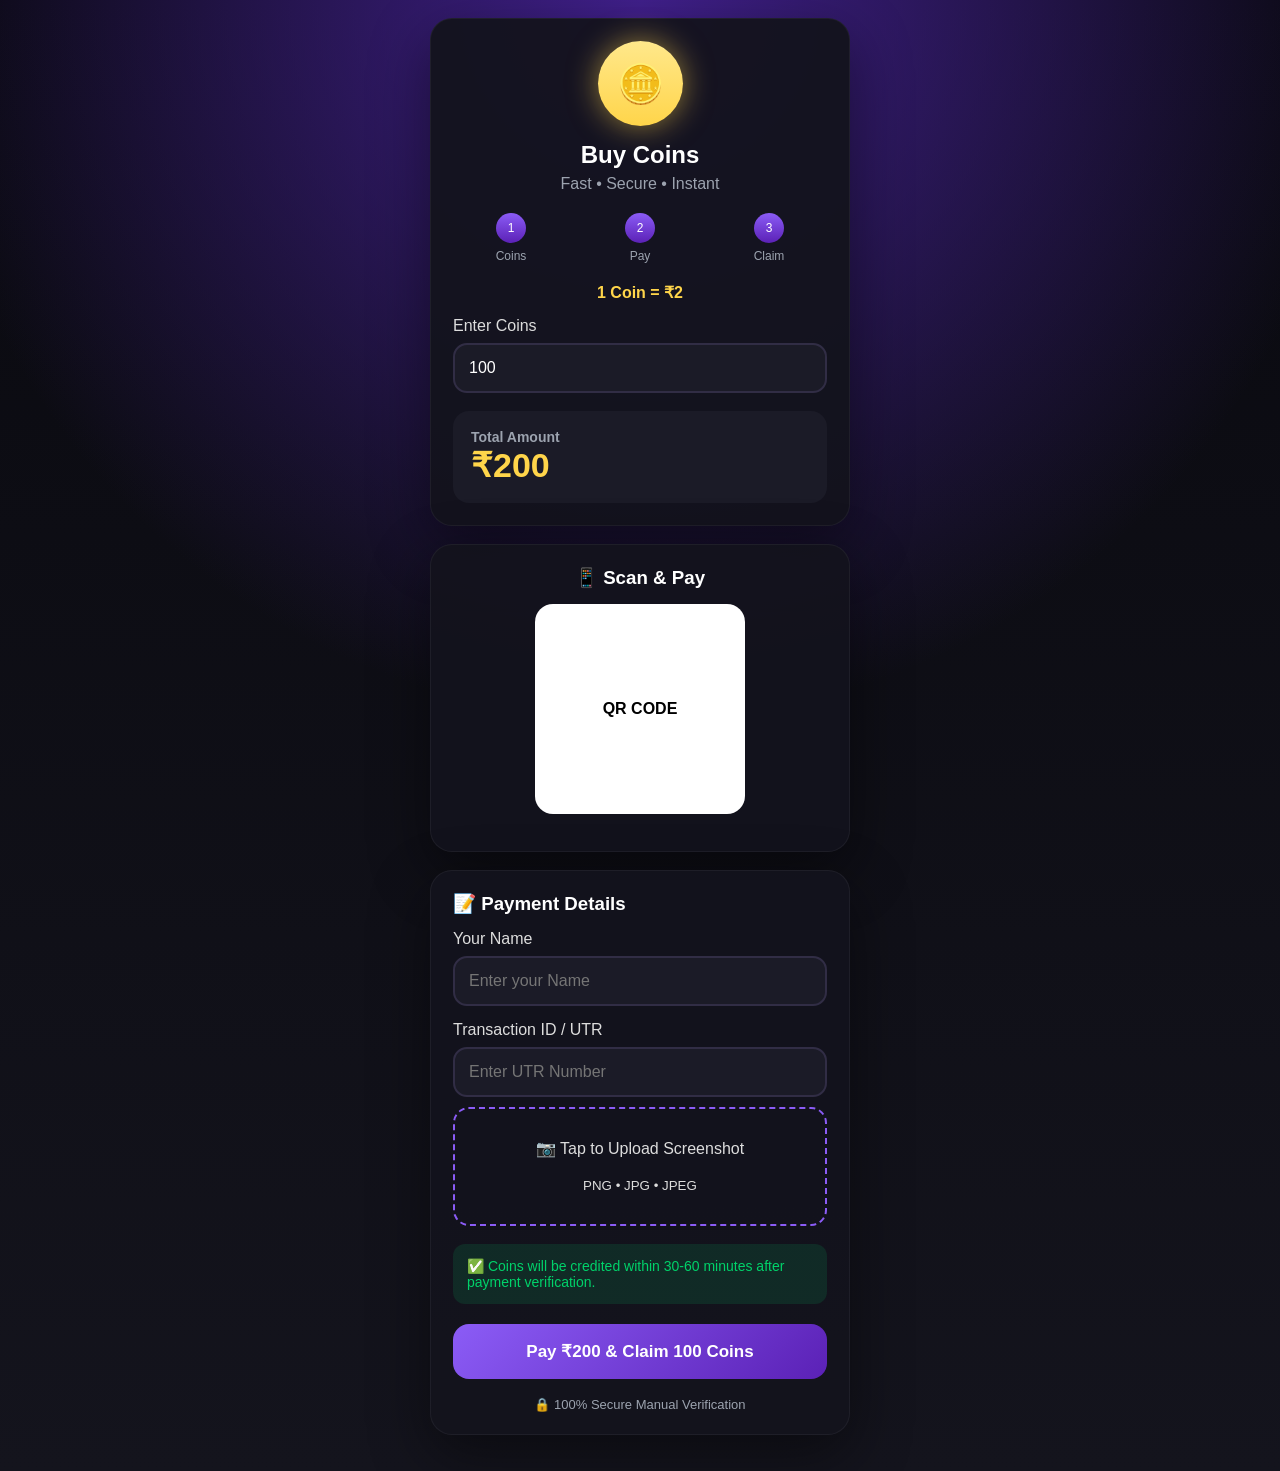
==== buycoin.html @ 719b74fd "Update buycoin.html" ====
<!DOCTYPE html>
<html lang="en">
<head>
<meta charset="UTF-8">
<meta name="viewport" content="width=device-width, initial-scale=1.0">

<script src="https://webed-editor.github.io/fft/popup/webpopup.js"></script>
<link rel="stylesheet" href="https://webed-editor.github.io/fft/popup/webpopup.css">


<title>Buy Coins</title>

<style>
:root{
    --purple:#8b5cf6;
    --purple2:#5b21b6;
    --card:#14141d;
    --gold:#FFD54A;
    --green:#00d26a;
    --gray:#9ca3af;
    --text:#fff;
}

*{
    margin:0;
    padding:0;
    box-sizing:border-box;
    font-family:Arial,sans-serif;
}

body{
    background:
    radial-gradient(circle at top,#41208d 0%,transparent 45%),
    linear-gradient(#09090f,#14141d);
    color:#fff;
    padding:18px;
}

.container{
    max-width:420px;
    margin:auto;
}

.card{
    background:rgba(20,20,29,.95);
    border:1px solid rgba(255,255,255,.05);
    border-radius:22px;
    padding:22px;
    box-shadow:0 20px 60px rgba(0,0,0,.45);
    margin-bottom:18px;
}

.coin{
    width:85px;
    height:85px;
    margin:auto;
    border-radius:50%;
    background:linear-gradient(#ffe88b,var(--gold));
    display:flex;
    align-items:center;
    justify-content:center;
    font-size:38px;
    box-shadow:0 0 30px rgba(255,213,74,.55);
    animation:glow 2s infinite alternate;
}

@keyframes glow{
from{transform:scale(1);}
to{transform:scale(1.06);}
}

h2{
    text-align:center;
    margin:15px 0 6px;
}

.sub{
    text-align:center;
    color:var(--gray);
    margin-bottom:20px;
}

.steps{
    display:flex;
    justify-content:space-between;
    margin-bottom:20px;
}

.step{
    width:31%;
    text-align:center;
    font-size:12px;
    color:var(--gray);
}

.step span{
    display:inline-flex;
    width:30px;
    height:30px;
    border-radius:50%;
    background:linear-gradient(var(--purple),var(--purple2));
    justify-content:center;
    align-items:center;
    color:#fff;
    margin-bottom:6px;
}

label{
    display:block;
    margin:15px 0 8px;
    color:#ddd;
}

input{
    width:100%;
    padding:14px;
    border-radius:14px;
    border:2px solid #312d45;
    background:#1b1b27;
    color:#fff;
    font-size:16px;
}

input:focus{
    outline:none;
    border-color:var(--purple);
}

.price{
    margin-top:18px;
    background:#1b1b27;
    border-radius:16px;
    padding:18px;
}

.price h3{
    color:var(--gray);
    font-size:14px;
}

.amount{
    font-size:34px;
    color:var(--gold);
    font-weight:bold;
}

.qr{
    width:210px;
    height:210px;
    background:#fff;
    border-radius:18px;
    margin:15px auto;
    display:flex;
    justify-content:center;
    align-items:center;
    color:#000;
    font-weight:bold;
}

.upi{
    display:flex;
    justify-content:space-between;
    align-items:center;
    background:#1b1b27;
    padding:12px;
    border-radius:12px;
    margin-top:12px;
}

.copy{
    background:var(--purple);
    border:none;
    color:#fff;
    padding:8px 14px;
    border-radius:8px;
}

.upload{
    border:2px dashed var(--purple);
    border-radius:16px;
    text-align:center;
    padding:30px 15px;
    color:var(--gray);
    margin-top:10px;
}

.upload input{
    display:none;
}

.upload label{
    cursor:pointer;
    margin:0;
}

.note{
    margin-top:18px;
    background:rgba(0,210,106,.12);
    color:var(--green);
    padding:14px;
    border-radius:12px;
    font-size:14px;
}

button.pay{
    width:100%;
    margin-top:20px;
    padding:17px;
    border:none;
    border-radius:16px;
    font-size:17px;
    font-weight:bold;
    color:#fff;
    background:linear-gradient(135deg,var(--purple),var(--purple2));
}

.footer{
    text-align:center;
    color:var(--gray);
    font-size:13px;
    margin-top:18px;
}
</style>
</head>

<body>

<div class="container">
  <div class="card">
    <div class="coin">🪙</div>
    <h2>Buy Coins</h2>
    <div class="sub"> Fast • Secure • Instant </div>
    <div class="steps">
      <div class="step">
        <span>1</span>
        <br> Coins
      </div>
      <div class="step">
        <span>2</span>
        <br> Pay
      </div>
      <div class="step">
        <span>3</span>
        <br> Claim
      </div>
    </div>
    <p style="text-align:center;color:#FFD54A;font-weight:bold;"> 1 Coin = ₹2 </p>
    <label>Enter Coins</label>
    <input id="coins" type="number" value="100">
    <div class="price">
      <h3>Total Amount</h3>
      <div class="amount" id="amount">₹200</div>
    </div>
  </div>
  <div class="card">
    <h3 style="text-align:center;">📱 Scan & Pay</h3>
    <div class="qr"> QR CODE </div>
  </div>
  <div class="card">
    <h3>📝 Payment Details</h3>
    <label>Your Name</label>
    <input id="user_name" type="text" placeholder="Enter your Name">
    <label>Transaction ID / UTR</label>
    <input id="user_utr" type="text" placeholder="Enter UTR Number">
    <div class="upload">
      <label for="file" onclick="document.getElementById('user_screenshot').click()"> 📷 Tap to Upload Screenshot <br>
        <br>
        <small>PNG • JPG • JPEG</small>
      </label>
      <input id="user_screenshot" type="file" accept="image/*">
    </div>
    <div class="note"> ✅ Coins will be credited within 30-60 minutes after payment verification. </div>
    <button class="pay" id="payBtn" onclick="buyCoin()"> Pay ₹200 & Claim 100 Coins </button>
    <div class="footer"> 🔒 100% Secure Manual Verification </div>
  </div>
</div>

<script>

const l = new webpopup({ title: "please wait", description: "", type:"loading", animation:"fadedown", cancelable:false, theme: "dark", buttons:[], position:"center center",});
    function palert(t, txt){ let s = new webpopup({ title: txt, description: "", type: t, animation:"fadedown", cancelable:false, theme: "dark", buttons:[], position:"center center", }); s.show();}


const coin=document.getElementById("coins");
const amount=document.getElementById("amount");
const payBtn=document.getElementById("payBtn");

function update(){
   let c=parseInt(coin.value)||0;
   let total=c*2;
   amount.innerHTML="₹"+total;
   payBtn.innerHTML="Pay ₹"+total+" & Claim "+c+" Coins";

}

coin.oninput=update;
update();

function copyUPI(){
   navigator.clipboard.writeText("webed@upi");
   alert("UPI ID Copied");
}

async function buyCoin() {
    l.show();
    const params = new URLSearchParams(window.location.search);
    const uid = params.get("id");
    if(!uid){document.querySelector("body").text content = "login your profile."; l.remove();}
    const name = document.getElementById("user_name").value.trim();
    const utr = document.getElementById("user_utr").value.trim();
    const file = document.getElementById("user_screenshot").files[0];
    const amount = document.getElementById("amount").textContent;

    if (!name || !utr || !file || !coins) {
        palert("alert","Please type all fields (name, UTR, file, coins).");l.remove();
        return;
    }

    const formData = new FormData();
    formData.append("uid", uid);
    formData.append("amount", amount);
    formData.append("name", name);
    formData.append("utr", utr);
    formData.append("screenshot", file);

    try {
        const res = await fetch("https://fft-payment.onrender.com/api/fft/payment", {
            method: "POST",
            body: formData
        });

        const data = await res.json();

        if (res.ok) {
            palert("success", data.message || "Payment submitted successfully.");l.remove();
            window.location.href = "https://webed-editor.github.io/fft/wallet.html";
        } else {
            palert("alert",data.message || "Failed to submit payment.");l.remove();
        }
    } catch (err) {
        console.error(err);
        palert("alert","Network error. Please try again.");
    }
}

</script>

</body>
</html>
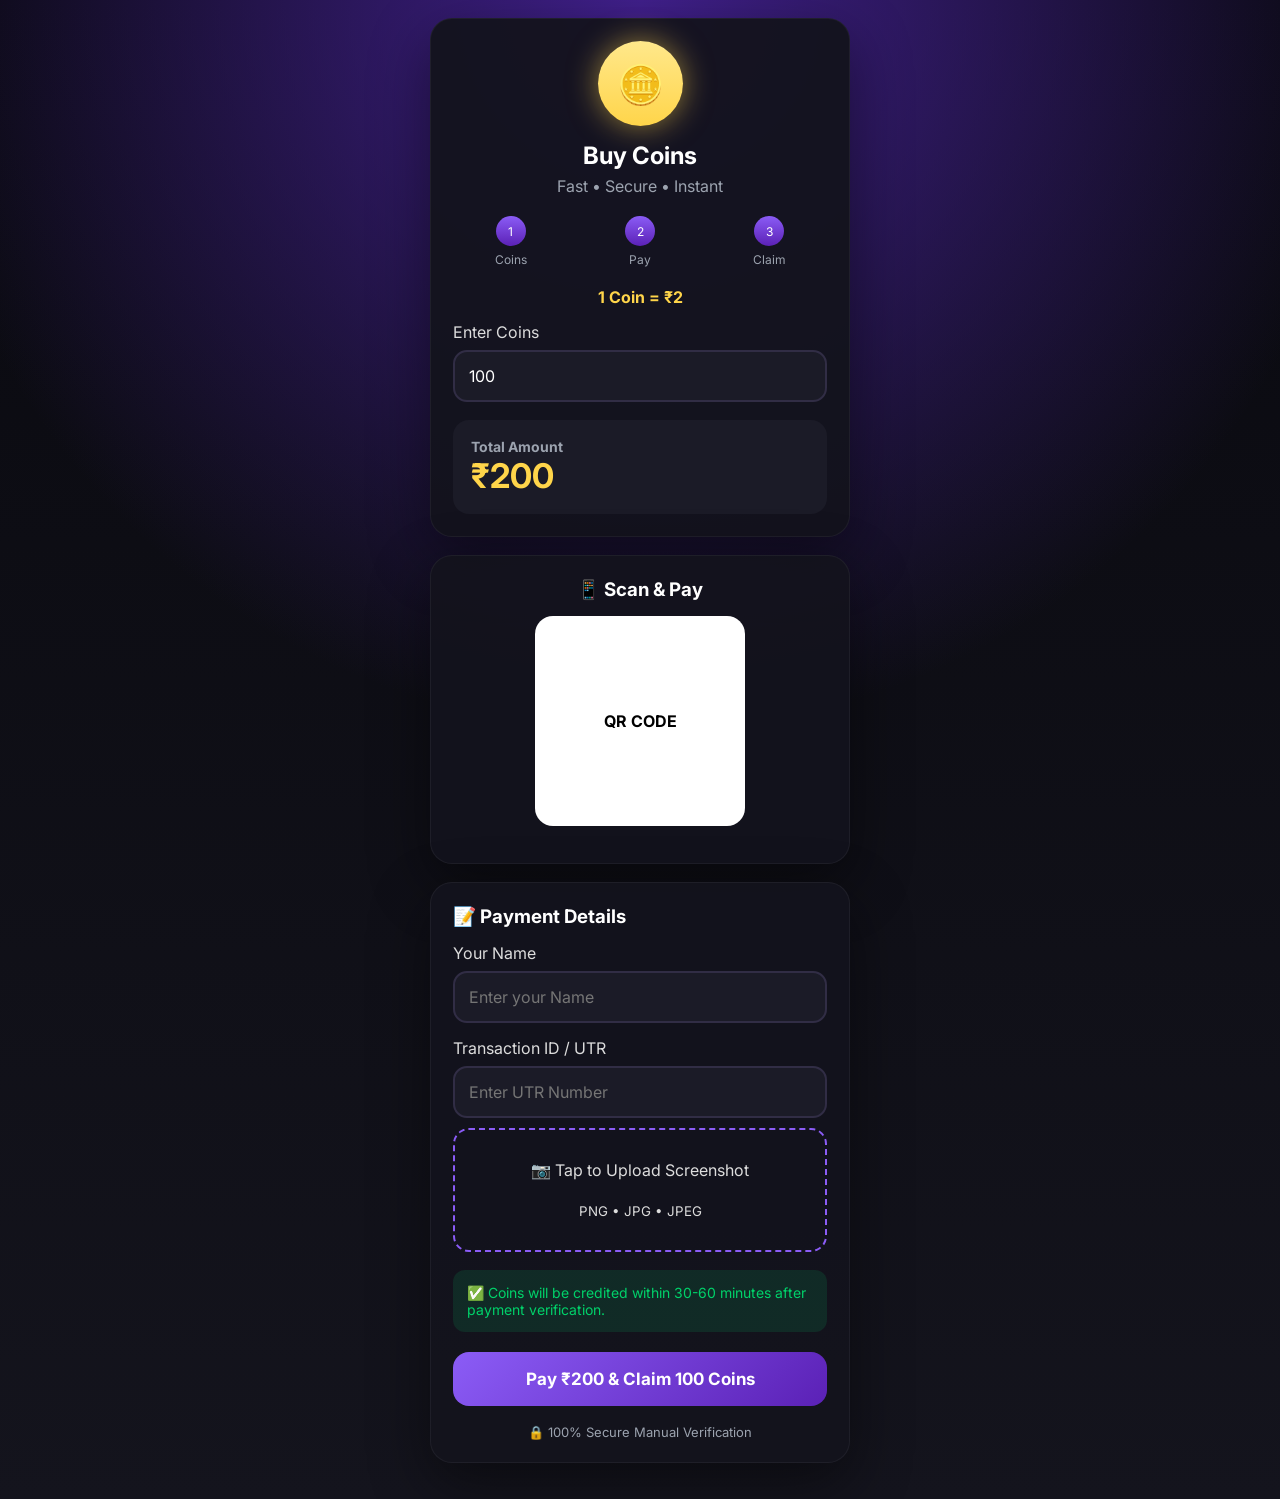
==== commit 220bda45: "Update title and font family in buycoin.html" ====
--- a/buycoin.html
+++ b/buycoin.html
@@ -6,9 +6,10 @@
 
 <script src="https://webed-editor.github.io/fft/popup/webpopup.js"></script>
 <link rel="stylesheet" href="https://webed-editor.github.io/fft/popup/webpopup.css">
-
-
-<title>Buy Coins</title>
+<link href="https://fonts.googleapis.com/css2?family=Galindo&display=swap" rel="stylesheet"/>
+    
+
+<title>FFT Buy Coins</title>
 
 <style>
 :root{
@@ -25,7 +26,7 @@
     margin:0;
     padding:0;
     box-sizing:border-box;
-    font-family:Arial,sans-serif;
+    font-family:Inter,sans-serif;
 }
 
 body{
@@ -305,7 +306,7 @@
     l.show();
     const params = new URLSearchParams(window.location.search);
     const uid = params.get("id");
-    if(!uid){document.querySelector("body").text content = "login your profile."; l.remove();}
+    if(!uid){document.querySelector("body").textContent = "login your profile."; l.remove();}
     const name = document.getElementById("user_name").value.trim();
     const utr = document.getElementById("user_utr").value.trim();
     const file = document.getElementById("user_screenshot").files[0];
@@ -346,4 +347,4 @@
 </script>
 
 </body>
-</html>+</html>
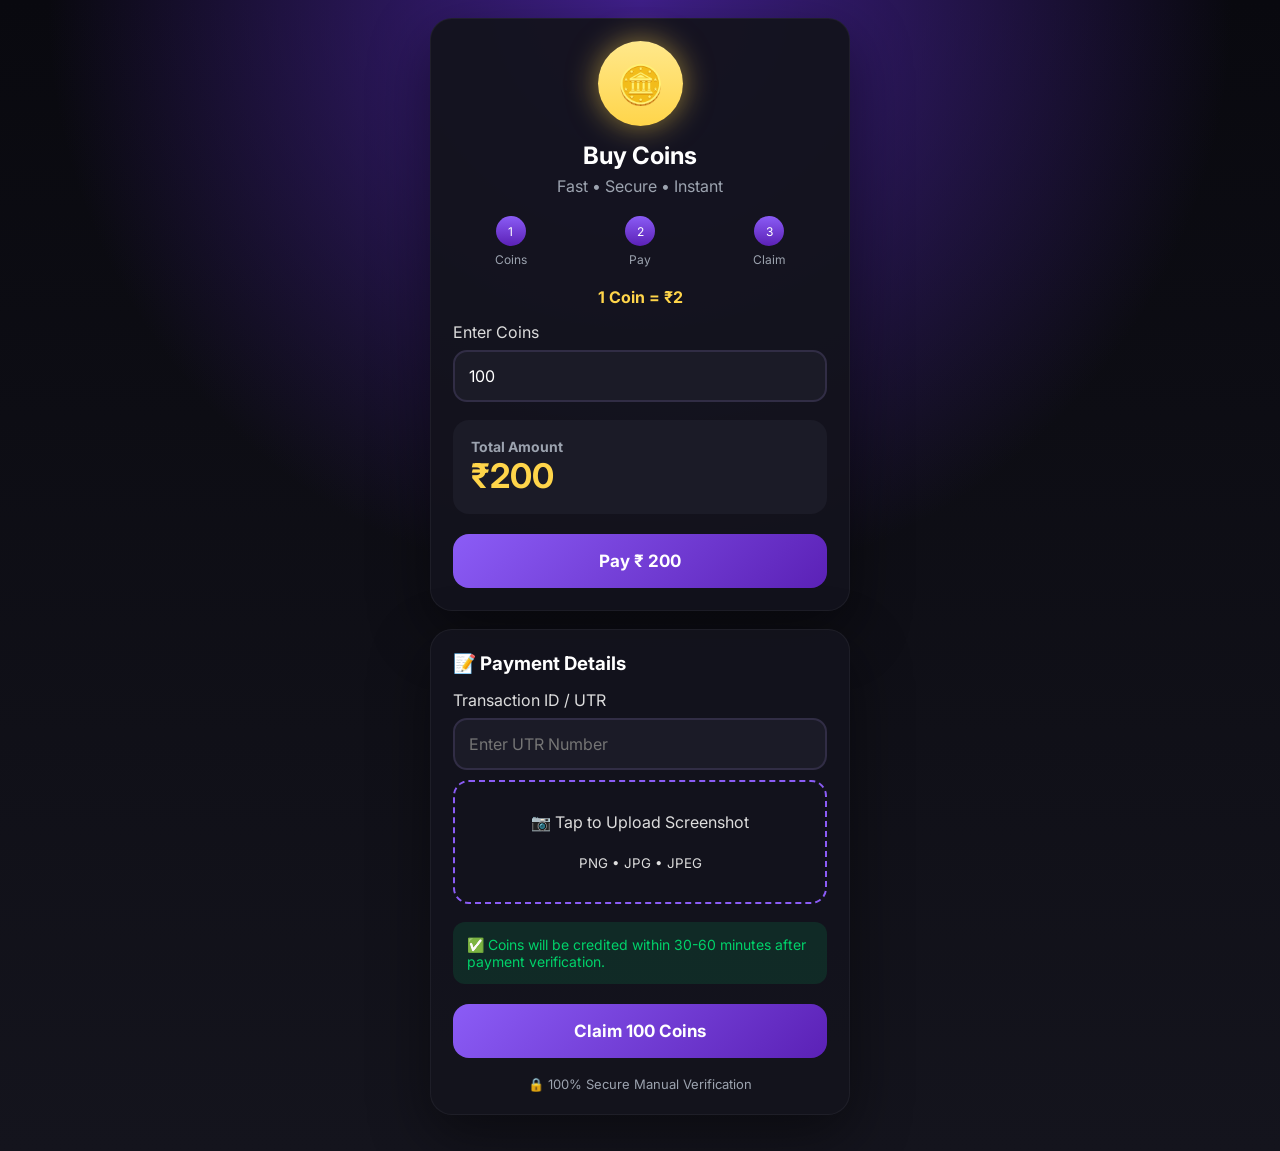
==== commit d26c43b3: "Update buycoin.html" ====
--- a/buycoin.html
+++ b/buycoin.html
@@ -3,13 +3,11 @@
 <head>
 <meta charset="UTF-8">
 <meta name="viewport" content="width=device-width, initial-scale=1.0">
-
+<title>Buy Coins</title>
+<link href="https://fonts.googleapis.com/css2?family=Inter&display=swap" rel="stylesheet" />
+   
 <script src="https://webed-editor.github.io/fft/popup/webpopup.js"></script>
-<link rel="stylesheet" href="https://webed-editor.github.io/fft/popup/webpopup.css">
-<link href="https://fonts.googleapis.com/css2?family=Galindo&display=swap" rel="stylesheet"/>
-    
-
-<title>FFT Buy Coins</title>
+    <link rel="stylesheet" href="https://webed-editor.github.io/fft/popup/webpopup.css">
 
 <style>
 :root{
@@ -252,15 +250,10 @@
       <h3>Total Amount</h3>
       <div class="amount" id="amount">₹200</div>
     </div>
+    <button class="pay" id="payAmountBtn" onclick="kk()">Pay ₹ 200</button>
   </div>
-  <div class="card">
-    <h3 style="text-align:center;">📱 Scan & Pay</h3>
-    <div class="qr"> QR CODE </div>
-  </div>
-  <div class="card">
+  <div class="card cc">
     <h3>📝 Payment Details</h3>
-    <label>Your Name</label>
-    <input id="user_name" type="text" placeholder="Enter your Name">
     <label>Transaction ID / UTR</label>
     <input id="user_utr" type="text" placeholder="Enter UTR Number">
     <div class="upload">
@@ -271,7 +264,7 @@
       <input id="user_screenshot" type="file" accept="image/*">
     </div>
     <div class="note"> ✅ Coins will be credited within 30-60 minutes after payment verification. </div>
-    <button class="pay" id="payBtn" onclick="buyCoin()"> Pay ₹200 & Claim 100 Coins </button>
+    <button class="pay" id="payBtn" onclick="buyCoin()"> Claim 100 Coins </button>
     <div class="footer"> 🔒 100% Secure Manual Verification </div>
   </div>
 </div>
@@ -279,19 +272,44 @@
 <script>
 
 const l = new webpopup({ title: "please wait", description: "", type:"loading", animation:"fadedown", cancelable:false, theme: "dark", buttons:[], position:"center center",});
-    function palert(t, txt){ let s = new webpopup({ title: txt, description: "", type: t, animation:"fadedown", cancelable:false, theme: "dark", buttons:[], position:"center center", }); s.show();}
-
+function palert(t, txt){ let s = new webpopup({ title: txt, description: "", type: t, animation:"fadedown", cancelable:false, theme: "dark", buttons:[], position:"center center", }); s.show();}
 
 const coin=document.getElementById("coins");
 const amount=document.getElementById("amount");
 const payBtn=document.getElementById("payBtn");
+const payAmountBtn=document.getElementById("payAmountBtn");
+let total;
 
 function update(){
    let c=parseInt(coin.value)||0;
-   let total=c*2;
+   total=c*2;
    amount.innerHTML="₹"+total;
-   payBtn.innerHTML="Pay ₹"+total+" & Claim "+c+" Coins";
-
+   payBtn.innerHTML= "Claim "+c+" Coins";
+   payAmountBtn.innerHTML = "Pay ₹ "+total;
+}
+
+function kk(){
+  new webpopup({
+    title: "!Important",
+    description: "Note: After completing the payment through any digital payment app, please paste the UTR Number from the payment receipt. If the UTR Number is not provided, your payment verification and approval may be delayed.",
+    type: "alert",
+    animation: "fadedown",
+    cancelable: true,
+    theme: "dark",
+    buttons: [
+       {
+          text: "pay",
+          onClick: () => window.location.href = `upi://pay?pa=9075226716@ibl&pn=FFT_Tournament&am=${total}&cu=INR`
+       },
+       {
+          text: "cancel"
+       }
+    ],
+    position: "center center",
+  }).show();
+  document.querySelector('ccc').style.display = 'none';
+  //document.querySelector('.cc').style.display = 'block';
+  location.href = 'https://www.google.com';
 }
 
 coin.oninput=update;
@@ -303,29 +321,25 @@
 }
 
 async function buyCoin() {
-    l.show();
     const params = new URLSearchParams(window.location.search);
     const uid = params.get("id");
-    if(!uid){document.querySelector("body").textContent = "login your profile."; l.remove();}
-    const name = document.getElementById("user_name").value.trim();
     const utr = document.getElementById("user_utr").value.trim();
     const file = document.getElementById("user_screenshot").files[0];
     const amount = document.getElementById("amount").textContent;
 
-    if (!name || !utr || !file || !coins) {
-        palert("alert","Please type all fields (name, UTR, file, coins).");l.remove();
+    if (!utr || !file || !coins) {
+        alert("Please type all fields (UTR, file, coins).");
         return;
     }
 
     const formData = new FormData();
     formData.append("uid", uid);
     formData.append("amount", amount);
-    formData.append("name", name);
     formData.append("utr", utr);
     formData.append("screenshot", file);
 
     try {
-        const res = await fetch("https://fft-payment.onrender.com/api/fft/payment", {
+        const res = await fetch("https://fft-payment-9evw.onrender.com/api/fft/payment", {
             method: "POST",
             body: formData
         });
@@ -333,18 +347,17 @@
         const data = await res.json();
 
         if (res.ok) {
-            palert("success", data.message || "Payment submitted successfully.");l.remove();
-            window.location.href = "https://webed-editor.github.io/fft/wallet.html";
+            alert(data.message || "Payment submitted successfully.");
         } else {
-            palert("alert",data.message || "Failed to submit payment.");l.remove();
+            alert(data.message || "Failed to submit payment.");
         }
     } catch (err) {
         console.error(err);
-        palert("alert","Network error. Please try again.");
+        alert("Network error. Please try again.");
     }
 }
 
 </script>
 
 </body>
-</html>
+</html>
